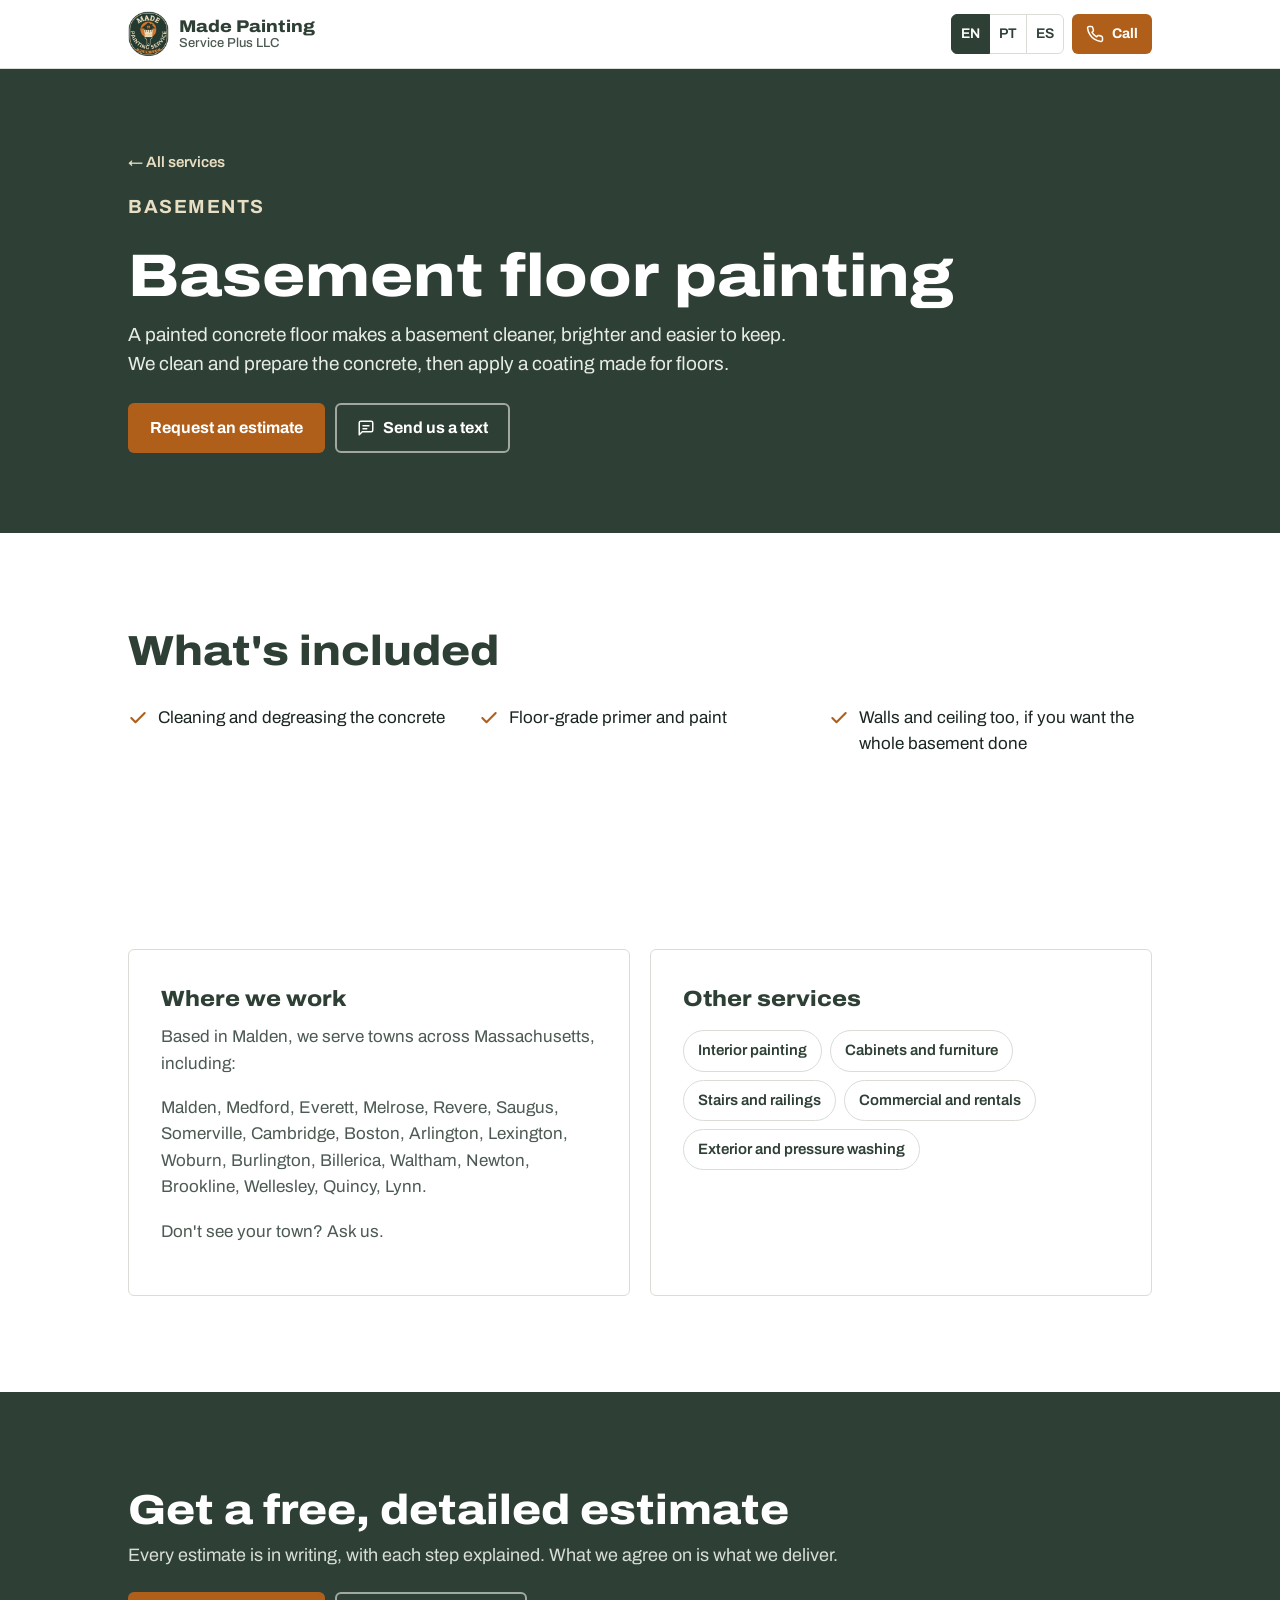
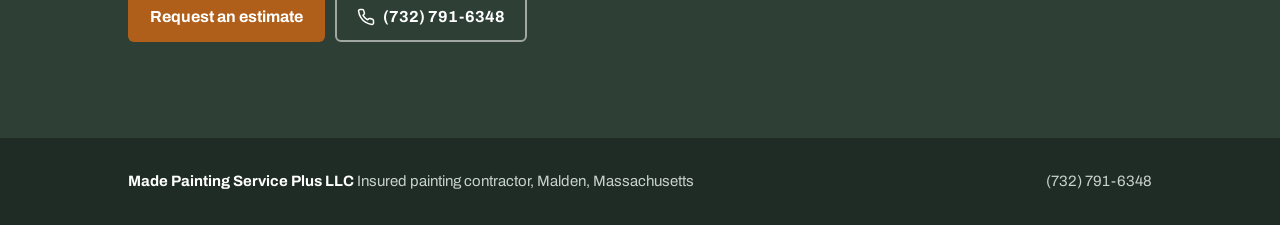
==== basement-floor-painting/index.html @ 6120785e "Seis páginas de serviço, chips apontando para elas, sitemap e robots Co-Authored-By: Claude Opus 5.5" ====
<!doctype html>
<html lang="en">
<head>
<meta charset="utf-8">
<meta name="viewport" content="width=device-width, initial-scale=1, viewport-fit=cover">
<title>Basement Floor Painting in Massachusetts | Made Painting Service Plus</title>
<meta name="description" content="Basement concrete floor cleaning, prep and painting in Massachusetts. Insured. Free, detailed written estimates.">
<link rel="canonical" href="https://madepaintingservice.com/basement-floor-painting/">
<link rel="icon" href="/logo.png">
<link rel="preconnect" href="https://fonts.googleapis.com">
<link rel="preconnect" href="https://fonts.gstatic.com" crossorigin>
<link href="https://fonts.googleapis.com/css2?family=Archivo:wdth,wght@62..125,400..800&display=swap" rel="stylesheet">
<link rel="stylesheet" href="/site.css">
</head>
<body>
<svg width="0" height="0" style="position:absolute" aria-hidden="true">
  <symbol id="i-phone" viewBox="0 0 24 24"><path fill="none" stroke="currentColor" stroke-width="2" stroke-linecap="round" stroke-linejoin="round" d="M22 16.9v3a2 2 0 0 1-2.2 2 19.8 19.8 0 0 1-8.6-3.1 19.5 19.5 0 0 1-6-6A19.8 19.8 0 0 1 2.1 4.2 2 2 0 0 1 4.1 2h3a2 2 0 0 1 2 1.7c.1.9.4 1.8.7 2.7a2 2 0 0 1-.5 2.1L8 9.8a16 16 0 0 0 6 6l1.3-1.3a2 2 0 0 1 2.1-.5c.9.3 1.8.6 2.7.7a2 2 0 0 1 1.7 2z"/></symbol>
  <symbol id="i-chat" viewBox="0 0 24 24"><path fill="none" stroke="currentColor" stroke-width="2" stroke-linecap="round" stroke-linejoin="round" d="M21 11.5a8.4 8.4 0 0 1-12.4 7.4L3 21l2.1-5.6A8.4 8.4 0 1 1 21 11.5z"/></symbol>
  <symbol id="i-sms" viewBox="0 0 24 24"><g fill="none" stroke="currentColor" stroke-width="2" stroke-linecap="round" stroke-linejoin="round"><path d="M21 15a2 2 0 0 1-2 2H7l-4 4V5a2 2 0 0 1 2-2h14a2 2 0 0 1 2 2z"/><path d="M8 9h8M8 13h5"/></g></symbol>
  <symbol id="i-mail" viewBox="0 0 24 24"><g fill="none" stroke="currentColor" stroke-width="2" stroke-linecap="round" stroke-linejoin="round"><rect x="2" y="4" width="20" height="16" rx="2"/><path d="m22 6-10 7L2 6"/></g></symbol>
  <symbol id="i-check" viewBox="0 0 24 24"><path fill="none" stroke="currentColor" stroke-width="2.5" stroke-linecap="round" stroke-linejoin="round" d="M20 6 9 17l-5-5"/></symbol>
</svg>
<header class="top"><div class="wrap">
  <a class="brand" href="/" aria-label="Made Painting Service Plus, home"><img src="/logo.png" alt="" width="42" height="46"><span class="brand-name">Made Painting<small>Service Plus LLC</small></span></a>
  <div class="top-actions">
    <div class="langs" role="group" aria-label="Language"><button class="lang" type="button" data-lang="en" aria-pressed="true">EN</button><button class="lang" type="button" data-lang="pt" aria-pressed="false">PT</button><button class="lang" type="button" data-lang="es" aria-pressed="false">ES</button></div>
    <a class="btn btn-primary btn-sm" href="tel:+17327916348"><svg><use href="#i-phone"/></svg><span data-i18n="call_short">Call</span></a>
  </div>
</div></header>
<main>
<section class="svc-hero"><div class="wrap">
  <a class="back" href="/#services" data-i18n="back">← All services</a>
  <p class="eyebrow" data-i18n="eye">Basements</p>
  <h1 data-i18n="h">Basement floor painting</h1>
  <p data-i18n="p">A painted concrete floor makes a basement cleaner, brighter and easier to keep. We clean and prepare the concrete, then apply a coating made for floors.</p>
  <div class="hero-ctas"><a class="btn btn-primary" href="/?job=o7#estimate" data-i18n="cta_est">Request an estimate</a><a class="btn btn-ghost" href="sms:+17327916348"><svg><use href="#i-sms"/></svg><span data-i18n="cta_text">Send us a text</span></a></div>
</div></section>
<section aria-labelledby="inc-h"><div class="wrap">
  <div class="section-head"><h2 id="inc-h" data-i18n="inc_h">What's included</h2></div>
  <ul class="incl"><li><svg><use href="#i-check"/></svg><span data-i18n="i0">Cleaning and degreasing the concrete</span></li>
<li><svg><use href="#i-check"/></svg><span data-i18n="i1">Floor-grade primer and paint</span></li>
<li><svg><use href="#i-check"/></svg><span data-i18n="i2">Walls and ceiling too, if you want the whole basement done</span></li></ul>
</div></section>

<section aria-labelledby="area-h"><div class="wrap two">
  <div class="panel"><h3 id="area-h" data-i18n="area_h">Where we work</h3><p data-i18n="area_p">Based in Malden, we serve towns across Massachusetts, including:</p><p class="towns">Malden, Medford, Everett, Melrose, Revere, Saugus, Somerville, Cambridge, Boston, Arlington, Lexington, Woburn, Burlington, Billerica, Waltham, Newton, Brookline, Wellesley, Quincy, Lynn.</p><p style="margin-top:14px" data-i18n="area_more">Don't see your town? Ask us.</p></div>
  <div class="panel"><h3 data-i18n="other_h">Other services</h3><div class="more-svc"><a href="/interior-painting/" data-i18n="nav_interior-painting">Interior painting</a>
<a href="/cabinet-painting/" data-i18n="nav_cabinet-painting">Cabinets and furniture</a>
<a href="/stairs-railings/" data-i18n="nav_stairs-railings">Stairs and railings</a>
<a href="/commercial-painting/" data-i18n="nav_commercial-painting">Commercial and rentals</a>
<a href="/exterior-painting/" data-i18n="nav_exterior-painting">Exterior and pressure washing</a></div></div>
</div></section>
<section class="cta-band"><div class="wrap">
  <h2 data-i18n="cta_h">Get a free, detailed estimate</h2><p class="lead" data-i18n="cta_p">Every estimate is in writing, with each step explained. What we agree on is what we deliver.</p>
  <div class="hero-ctas"><a class="btn btn-primary" href="/?job=o7#estimate" data-i18n="cta_est">Request an estimate</a><a class="btn btn-ghost" href="tel:+17327916348"><svg><use href="#i-phone"/></svg>(732) 791-6348</a></div>
</div></section>
</main>
<footer><div class="wrap"><span><strong>Made Painting Service Plus LLC</strong> <span data-i18n="foot">Insured painting contractor, Malden, Massachusetts</span></span><span>(732) 791-6348</span></div></footer>
<div class="callbar">
  <a class="btn btn-primary" href="tel:+17327916348"><svg><use href="#i-phone"/></svg><span data-i18n="call_short">Call</span></a>
  <a class="btn btn-outline" href="sms:+17327916348"><svg><use href="#i-sms"/></svg><span data-i18n="text_short">Text</span></a>
  <a class="btn btn-outline" href="https://wa.me/17327916348"><svg><use href="#i-chat"/></svg>WhatsApp</a>
</div>
<script>
(function () {
  var dicts = {"pt": {"back": "← Todos os serviços", "inc_h": "O que está incluído", "work_h": "Trabalhos recentes", "tap": "Toque numa foto para ampliar.", "area_h": "Onde atendemos", "area_p": "Com base em Malden, atendemos cidades de todo o Massachusetts, como:", "area_more": "Não viu sua cidade? Pergunte.", "other_h": "Outros serviços", "cta_h": "Peça um orçamento grátis e detalhado", "cta_p": "Todo orçamento é por escrito, com cada etapa explicada. O que combinamos é o que entregamos.", "cta_est": "Pedir orçamento", "cta_text": "Mandar SMS", "call_short": "Ligar", "text_short": "SMS", "before": "Antes", "after": "Depois", "close": "Fechar", "foot": "Empresa de pintura com seguro, Malden, Massachusetts", "eye": "Basements", "h": "Pintura de piso de basement", "p": "Piso de concreto pintado deixa o basement mais limpo, mais claro e mais fácil de manter. Limpamos e preparamos o concreto e aplicamos uma tinta própria para piso.", "i0": "Limpeza e desengraxe do concreto", "i1": "Primer e tinta próprios para piso", "i2": "Paredes e teto também, se quiser o basement inteiro", "nav_interior-painting": "Pintura interna", "nav_cabinet-painting": "Armários e móveis", "nav_stairs-railings": "Escadas e corrimãos", "nav_basement-floor-painting": "Piso de basement", "nav_commercial-painting": "Comercial e aluguel", "nav_exterior-painting": "Externa e pressure washing"}, "es": {"back": "← Todos los servicios", "inc_h": "Qué incluye", "work_h": "Trabajos recientes", "tap": "Toque una foto para ampliarla.", "area_h": "Dónde trabajamos", "area_p": "Con base en Malden, atendemos ciudades de todo Massachusetts, como:", "area_more": "¿No ve su ciudad? Pregúntenos.", "other_h": "Otros servicios", "cta_h": "Pida un presupuesto gratis y detallado", "cta_p": "Cada presupuesto es por escrito, con cada paso explicado. Lo que acordamos es lo que entregamos.", "cta_est": "Pedir presupuesto", "cta_text": "Enviar mensaje de texto", "call_short": "Llamar", "text_short": "Texto", "before": "Antes", "after": "Después", "close": "Cerrar", "foot": "Empresa de pintura asegurada, Malden, Massachusetts", "eye": "Sótanos", "h": "Pintura de pisos de sótano", "p": "Un piso de concreto pintado deja el sótano más limpio, más claro y más fácil de mantener. Limpiamos y preparamos el concreto y aplicamos una pintura hecha para pisos.", "i0": "Limpieza y desengrase del concreto", "i1": "Primer y pintura para pisos", "i2": "Paredes y techo también, si quiere todo el sótano", "nav_interior-painting": "Pintura interior", "nav_cabinet-painting": "Gabinetes y muebles", "nav_stairs-railings": "Escaleras y pasamanos", "nav_basement-floor-painting": "Pisos de sótano", "nav_commercial-painting": "Comercial y alquiler", "nav_exterior-painting": "Exterior y lavado a presión"}};
  var en = {};
  document.querySelectorAll("[data-i18n]").forEach(function (el) { en[el.getAttribute("data-i18n")] = el.textContent; });
  dicts.en = en;
  var htmlLang = { en: "en", pt: "pt-BR", es: "es" };
  var btns = document.querySelectorAll(".langs .lang");
  function apply(lang) {
    var d = dicts[lang] || en;
    document.querySelectorAll("[data-i18n]").forEach(function (el) { var k = el.getAttribute("data-i18n"); if (d[k]) el.textContent = d[k]; });
    document.documentElement.lang = htmlLang[lang] || "en";
    btns.forEach(function (b) { b.setAttribute("aria-pressed", b.getAttribute("data-lang") === lang ? "true" : "false"); });
    try { localStorage.setItem("lang", lang); } catch (e) {}
  }
  var saved = null;
  try { saved = localStorage.getItem("lang"); } catch (e) {}
  if (!dicts[saved]) { var nav = (navigator.language || "").toLowerCase().slice(0, 2); saved = dicts[nav] ? nav : "en"; }
  if (saved !== "en") apply(saved);
  btns.forEach(function (b) { b.addEventListener("click", function () { apply(b.getAttribute("data-lang")); }); });
  var lb = document.getElementById("lightbox");
  if (lb) {
    var img = lb.querySelector("img"), closeBtn = document.getElementById("lb-close"), last = null;
    function close() { lb.classList.remove("open"); img.removeAttribute("src"); if (last) last.focus(); }
    document.querySelectorAll(".shot").forEach(function (b) { b.addEventListener("click", function () { last = b; img.src = b.querySelector("img").src; img.alt = b.querySelector("img").alt; lb.classList.add("open"); closeBtn.focus(); }); });
    closeBtn.addEventListener("click", close);
    lb.addEventListener("click", function (e) { if (e.target === lb) close(); });
    document.addEventListener("keydown", function (e) { if (e.key === "Escape" && lb.classList.contains("open")) close(); });
  }
})();
</script>
</body>
</html>
---- site.css ----
:root {
    --forest: #2E3F35;
    --forest-deep: #1F2C25;
    --ink: #1B2620;
    --ink-soft: #4C5A52;
    --copper: #B05F1A;
    --copper-hover: #934E12;
    --primer: #F2F3EF;
    --white: #FFFFFF;
    --line: #D9DDD6;
    --cream: #E8DFC2;
    --radius: 6px;
    --gutter: clamp(16px, 5vw, 48px);
    --max: 1120px;
  }
  * { box-sizing: border-box; }
  html { scroll-behavior: smooth; }
  @media (prefers-reduced-motion: reduce) { html { scroll-behavior: auto; } }
  body {
    margin: 0;
    background: var(--white);
    color: var(--ink);
    font-family: "Archivo", system-ui, sans-serif;
    font-variation-settings: "wdth" 100;
    font-size: 17px;
    line-height: 1.55;
    -webkit-font-smoothing: antialiased;
  }
  img { max-width: 100%; display: block; }
  a { color: inherit; }
  :focus-visible { outline: 3px solid var(--copper); outline-offset: 3px; border-radius: 2px; }
  .wrap { max-width: var(--max); margin: 0 auto; padding: 0 var(--gutter); }

  /* Header */
  .top { position: sticky; top: 0; z-index: 10; background: rgba(255,255,255,.96); border-bottom: 1px solid var(--line); backdrop-filter: blur(6px); }
  .top .wrap { display: flex; align-items: center; justify-content: space-between; gap: 12px; height: 68px; }
  .brand { display: flex; align-items: center; gap: 10px; text-decoration: none; min-width: 0; }
  .brand img { width: auto; height: 46px; flex: none; }
  .brand-name { font-weight: 800; font-variation-settings: "wdth" 112; font-size: 17px; line-height: 1.1; color: var(--forest); }
  .brand-name small { display: block; font-weight: 500; font-variation-settings: "wdth" 100; font-size: 13px; color: var(--ink-soft); }
  .top-actions { display: flex; align-items: center; gap: 8px; flex: none; }
  .lang { font: inherit; font-size: 14px; font-weight: 600; background: none; border: 1px solid var(--line); border-radius: var(--radius); padding: 8px 10px; color: var(--forest); cursor: pointer; }
  .lang:hover { border-color: var(--forest); }
  .langs { display: flex; }
  .langs .lang { border-radius: 0; padding: 8px 9px; margin-left: -1px; }
  .langs .lang:first-child { border-radius: var(--radius) 0 0 var(--radius); margin-left: 0; }
  .langs .lang:last-child { border-radius: 0 var(--radius) var(--radius) 0; }
  .langs .lang[aria-pressed="true"] { background: var(--forest); border-color: var(--forest); color: var(--white); position: relative; }

  /* Buttons */
  .btn { display: inline-flex; align-items: center; justify-content: center; gap: 8px; font: inherit; font-weight: 700; font-size: 16px; text-decoration: none; border-radius: var(--radius); padding: 14px 20px; border: 2px solid transparent; cursor: pointer; line-height: 1.1; }
  .btn svg { width: 18px; height: 18px; flex: none; }
  .btn-primary { background: var(--copper); color: var(--white); }
  .btn-primary:hover { background: var(--copper-hover); }
  .btn-light { background: var(--white); color: var(--forest); }
  .btn-light:hover { background: var(--cream); }
  .btn-ghost { background: transparent; color: var(--white); border-color: rgba(255,255,255,.55); }
  .btn-ghost:hover { border-color: var(--white); }
  .btn-sm { padding: 9px 12px; font-size: 14px; }
  @media (max-width: 420px) { .top .btn-sm span { display: none; } }

  /* Hero: the one bold moment, a roller stroke */
  .hero { position: relative; padding: clamp(28px, 6vw, 64px) 0 clamp(36px, 7vw, 80px); overflow: hidden; }
  .stroke { position: absolute; inset: 14px 0 22px 0; z-index: 0; }
  .stroke svg { width: 100%; height: 100%; display: block; }
  @media (prefers-reduced-motion: no-preference) {
    .stroke { animation: roll 1.1s cubic-bezier(.6,.05,.25,1) .15s both; }
    @keyframes roll { from { clip-path: inset(0 100% 0 0); } to { clip-path: inset(0 0 0 0); } }
    .hero-copy { animation: rise .6s ease-out .9s both; }
    @keyframes rise { from { opacity: 0; transform: translateY(8px); } to { opacity: 1; transform: none; } }
  }
  .hero .wrap { position: relative; z-index: 1; }
  .hero-copy { color: var(--white); max-width: 760px; padding: clamp(24px, 4vw, 48px) 0; }
  .hero h1 { margin: 0 0 16px; font-weight: 800; font-variation-settings: "wdth" 118; font-size: clamp(38px, 7.2vw, 76px); line-height: .98; letter-spacing: -.01em; text-wrap: balance; }
  .hero p { margin: 0 0 26px; font-size: clamp(17px, 2.1vw, 20px); max-width: 52ch; color: #E7ECE7; }
  .hero-ctas { display: flex; flex-wrap: wrap; gap: 10px; }
  .facts { list-style: none; margin: 26px 0 0; padding: 0; display: flex; flex-wrap: wrap; gap: 8px 22px; font-size: 15px; color: var(--cream); font-weight: 600; }
  .facts li { display: flex; align-items: center; gap: 8px; }
  .facts svg { width: 16px; height: 16px; }

  /* Sections */
  section { padding: clamp(52px, 8vw, 96px) 0; }
  .section-head { max-width: 640px; margin-bottom: 32px; }
  h2 { margin: 0 0 10px; font-weight: 800; font-variation-settings: "wdth" 112; font-size: clamp(28px, 4.2vw, 42px); line-height: 1.05; color: var(--forest); text-wrap: balance; }
  .lead { margin: 0; color: var(--ink-soft); font-size: 18px; }
  .alt { background: var(--primer); }

  /* Services as paint chips */
  .chips { display: grid; grid-template-columns: repeat(auto-fill, minmax(min(100%, 155px), 1fr)); gap: 12px; list-style: none; margin: 0; padding: 0; }
  .chip { background: var(--white); border: 1px solid var(--line); border-radius: var(--radius); overflow: hidden; display: flex; flex-direction: column; }
  .chip-link { display: flex; flex-direction: column; height: 100%; color: inherit; text-decoration: none; }
  .chip-link:hover { border-color: var(--forest); }
  .chip:hover { border-color: var(--forest); box-shadow: 0 2px 10px rgba(31,44,37,.08); }
  .chip-body { flex: 1; display: flex; flex-direction: column; }
  .chip-go { margin-top: auto; padding-top: 10px; font-size: 14px; font-weight: 700; color: var(--copper); }
  .project, #estimate, #about { scroll-margin-top: 80px; }
  .chip-color { height: 88px; }
  .chip-body { padding: 14px 16px 16px; }
  .chip h3 { margin: 0 0 4px; font-size: 18px; font-weight: 700; font-variation-settings: "wdth" 106; }
  .chip p { margin: 0; font-size: 15px; color: var(--ink-soft); line-height: 1.45; }

  /* Work gallery */
  .projects { display: grid; gap: clamp(36px, 6vw, 64px); }
  .project-head { display: flex; flex-wrap: wrap; align-items: baseline; gap: 4px 14px; margin-bottom: 14px; }
  .project-head h3 { margin: 0; font-size: clamp(20px, 2.6vw, 26px); font-weight: 800; font-variation-settings: "wdth" 110; color: var(--forest); }
  .project-head p { margin: 0; color: var(--ink-soft); font-size: 16px; }
  .project-head a { color: var(--copper); font-weight: 600; text-decoration: none; }
  .project-head a:hover { text-decoration: underline; }
  .shots { display: grid; grid-template-columns: repeat(4, 1fr); gap: 8px; }
  @media (max-width: 760px) { .shots { grid-template-columns: repeat(2, 1fr); } }
  .shot { position: relative; margin: 0; border-radius: var(--radius); overflow: hidden; background: var(--line); aspect-ratio: 3 / 4; padding: 0; border: 0; cursor: zoom-in; display: block; width: 100%; }
  .shot img { width: 100%; height: 100%; object-fit: cover; display: block; }
  .shot.wide { grid-column: 1 / -1; aspect-ratio: 16 / 6; }
  @media (max-width: 760px) { .shot.wide { aspect-ratio: 16 / 9; } }
  .tag { position: absolute; left: 8px; top: 8px; font-size: 13px; font-weight: 700; color: var(--white); background: var(--forest); padding: 4px 8px; border-radius: 4px; line-height: 1.1; }
  .tag.before { background: var(--copper); }
  .lightbox { position: fixed; inset: 0; z-index: 50; background: rgba(20,28,24,.92); display: none; align-items: center; justify-content: center; padding: 20px; }
  .lightbox.open { display: flex; }
  .lightbox img { max-width: 100%; max-height: 100%; border-radius: var(--radius); }
  .lightbox button { position: absolute; top: 14px; right: 14px; font: inherit; font-size: 15px; font-weight: 700; background: var(--white); color: var(--forest); border: 0; border-radius: var(--radius); padding: 10px 14px; cursor: pointer; }

  /* Steps: a real sequence */
  .steps { list-style: none; margin: 0; padding: 0; display: grid; grid-template-columns: repeat(auto-fit, minmax(min(100%, 230px), 1fr)); gap: 28px; counter-reset: s; }
  .steps li { counter-increment: s; border-top: 3px solid var(--forest); padding-top: 16px; }
  .steps li::before { content: counter(s); display: block; font-weight: 800; font-variation-settings: "wdth" 118; font-size: 34px; line-height: 1; color: var(--copper); margin-bottom: 10px; }
  .steps h3 { margin: 0 0 6px; font-size: 19px; font-weight: 700; }
  .steps p { margin: 0; color: var(--ink-soft); font-size: 16px; }


  /* About */
  .about-grid { display: grid; grid-template-columns: minmax(0, 1.35fr) minmax(0, 1fr); gap: clamp(28px, 5vw, 64px); align-items: start; }
  @media (max-width: 820px) { .about-grid { grid-template-columns: 1fr; } }
  .eyebrow { margin: 0 0 10px; font-size: 14px; font-weight: 700; letter-spacing: .08em; text-transform: uppercase; color: var(--copper); }
  .about-copy p { margin: 0 0 14px; color: var(--ink-soft); max-width: 62ch; }
  .about-copy p.promise { color: var(--ink); font-size: 18px; }
  .about-copy strong { color: var(--forest); }
  .stats { list-style: none; margin: 0; padding: 0; display: grid; grid-template-columns: 1fr 1fr; gap: 10px; }
  .stats li { background: var(--white); border: 1px solid var(--line); border-radius: var(--radius); padding: 18px 16px; }
  .stats b { display: block; font-weight: 800; font-variation-settings: "wdth" 118; font-size: clamp(28px, 3.6vw, 36px); line-height: 1; color: var(--forest); margin-bottom: 6px; }
  .stats span { font-size: 15px; color: var(--ink-soft); line-height: 1.35; display: block; }
  .values-h { margin: clamp(36px, 5vw, 52px) 0 18px; font-size: 22px; font-weight: 800; font-variation-settings: "wdth" 110; color: var(--forest); }
  .values { list-style: none; margin: 0; padding: 0; display: grid; grid-template-columns: repeat(auto-fit, minmax(min(100%, 230px), 1fr)); gap: 12px; }
  .values li { background: var(--white); border: 1px solid var(--line); border-left: 4px solid var(--copper); border-radius: var(--radius); padding: 16px 18px; }
  .values h4 { margin: 0 0 6px; font-size: 17px; font-weight: 700; color: var(--ink); }
  .values p { margin: 0; font-size: 15px; color: var(--ink-soft); line-height: 1.45; }

  /* Reviews + area */
  .two { display: grid; grid-template-columns: repeat(auto-fit, minmax(min(100%, 320px), 1fr)); gap: 20px; }
  .panel { border: 1px solid var(--line); border-radius: var(--radius); padding: clamp(22px, 3vw, 32px); background: var(--white); }
  .panel h3 { margin: 0 0 8px; font-size: 22px; font-weight: 800; font-variation-settings: "wdth" 110; color: var(--forest); }
  .panel p { margin: 0 0 18px; color: var(--ink-soft); }
  .panel .btn-primary, .panel .btn-outline { margin-top: 4px; }
  .btn-outline { background: transparent; color: var(--forest); border-color: var(--forest); }
  .btn-outline:hover { background: var(--forest); color: var(--white); }

  /* Estimate */
  .estimate { background: var(--forest); color: var(--white); }
  .estimate h2 { color: var(--white); }
  .estimate .lead { color: #D7DED8; }
  .est-grid { display: grid; grid-template-columns: repeat(auto-fit, minmax(min(100%, 340px), 1fr)); gap: clamp(24px, 5vw, 56px); align-items: start; }
  .contact-list { list-style: none; margin: 24px 0 0; padding: 0; display: grid; gap: 10px; }
  .contact-list a { display: inline-flex; align-items: center; gap: 10px; font-weight: 700; font-size: 18px; text-decoration: none; color: var(--white); }
  .contact-list a:hover { text-decoration: underline; text-underline-offset: 4px; }
  .contact-list svg { width: 20px; height: 20px; color: var(--cream); }
  form { background: var(--white); color: var(--ink); border-radius: var(--radius); padding: clamp(20px, 3vw, 30px); display: grid; gap: 14px; }
  label { display: grid; gap: 6px; font-size: 15px; font-weight: 600; }
  input, select, textarea { font: inherit; font-size: 16px; padding: 12px 12px; border: 1px solid #B9C0B8; border-radius: var(--radius); background: var(--white); color: var(--ink); width: 100%; }
  textarea { min-height: 110px; resize: vertical; }
  input:focus, select:focus, textarea:focus { outline: 3px solid rgba(176,95,26,.35); border-color: var(--copper); }
  .row { display: grid; grid-template-columns: 1fr 1fr; gap: 12px; }
  @media (max-width: 520px) { .row { grid-template-columns: 1fr; } }
  .form-note { margin: 0; font-size: 14px; color: var(--ink-soft); }
  .hidden { display: none; }

  footer { background: var(--forest-deep); color: #C9D1CB; padding: 32px 0 calc(32px + env(safe-area-inset-bottom)); font-size: 15px; }
  footer .wrap { display: flex; flex-wrap: wrap; gap: 10px 28px; justify-content: space-between; }
  footer strong { color: var(--white); }

  /* Sticky call bar on phones */
  .callbar { position: fixed; left: 0; right: 0; bottom: 0; z-index: 20; display: none; gap: 8px; padding: 10px 12px calc(10px + env(safe-area-inset-bottom)); background: var(--white); border-top: 1px solid var(--line); }
  .callbar .btn { flex: 1; padding: 13px 6px; font-size: 15px; gap: 6px; min-width: 0; }
  @media (max-width: 720px) { .callbar { display: flex; } body { padding-bottom: 76px; } }
@media (max-width: 520px) { .chip-color { height: 52px; } .chip-body { padding: 12px; } .chip h3 { font-size: 16px; } .chip p { font-size: 14px; } }
@media (max-width: 400px) { .brand-name { font-size: 15px; } .brand-name small { display: none; } .brand img { height: 40px; } }

/* Service pages */
.svc-hero { background: var(--forest); color: var(--white); padding: clamp(40px, 7vw, 80px) 0; }
.svc-hero .eyebrow { color: var(--cream); }
.svc-hero h1 { margin: 0 0 14px; font-weight: 800; font-variation-settings: "wdth" 116; font-size: clamp(34px, 6vw, 60px); line-height: 1; text-wrap: balance; }
.svc-hero p { margin: 0 0 24px; max-width: 60ch; font-size: clamp(17px, 2vw, 19px); color: #E7ECE7; }
.back { display: inline-block; margin-bottom: 18px; color: var(--cream); font-weight: 600; text-decoration: none; font-size: 15px; }
.back:hover { text-decoration: underline; }
.incl { list-style: none; margin: 0; padding: 0; display: grid; grid-template-columns: repeat(auto-fit, minmax(min(100%, 280px), 1fr)); gap: 10px 28px; }
.incl li { display: flex; gap: 10px; align-items: flex-start; font-size: 17px; }
.incl svg { width: 20px; height: 20px; color: var(--copper); flex: none; margin-top: 3px; }
.towns { margin: 0; color: var(--ink-soft); }
.more-svc { display: flex; flex-wrap: wrap; gap: 8px; margin-top: 14px; }
.more-svc a { border: 1px solid var(--line); border-radius: 999px; padding: 8px 14px; text-decoration: none; font-size: 15px; font-weight: 600; color: var(--forest); background: var(--white); }
.more-svc a:hover { border-color: var(--forest); }
.cta-band { background: var(--forest); color: var(--white); }
.cta-band h2 { color: var(--white); }
.cta-band .lead { color: #D7DED8; margin-bottom: 22px; }
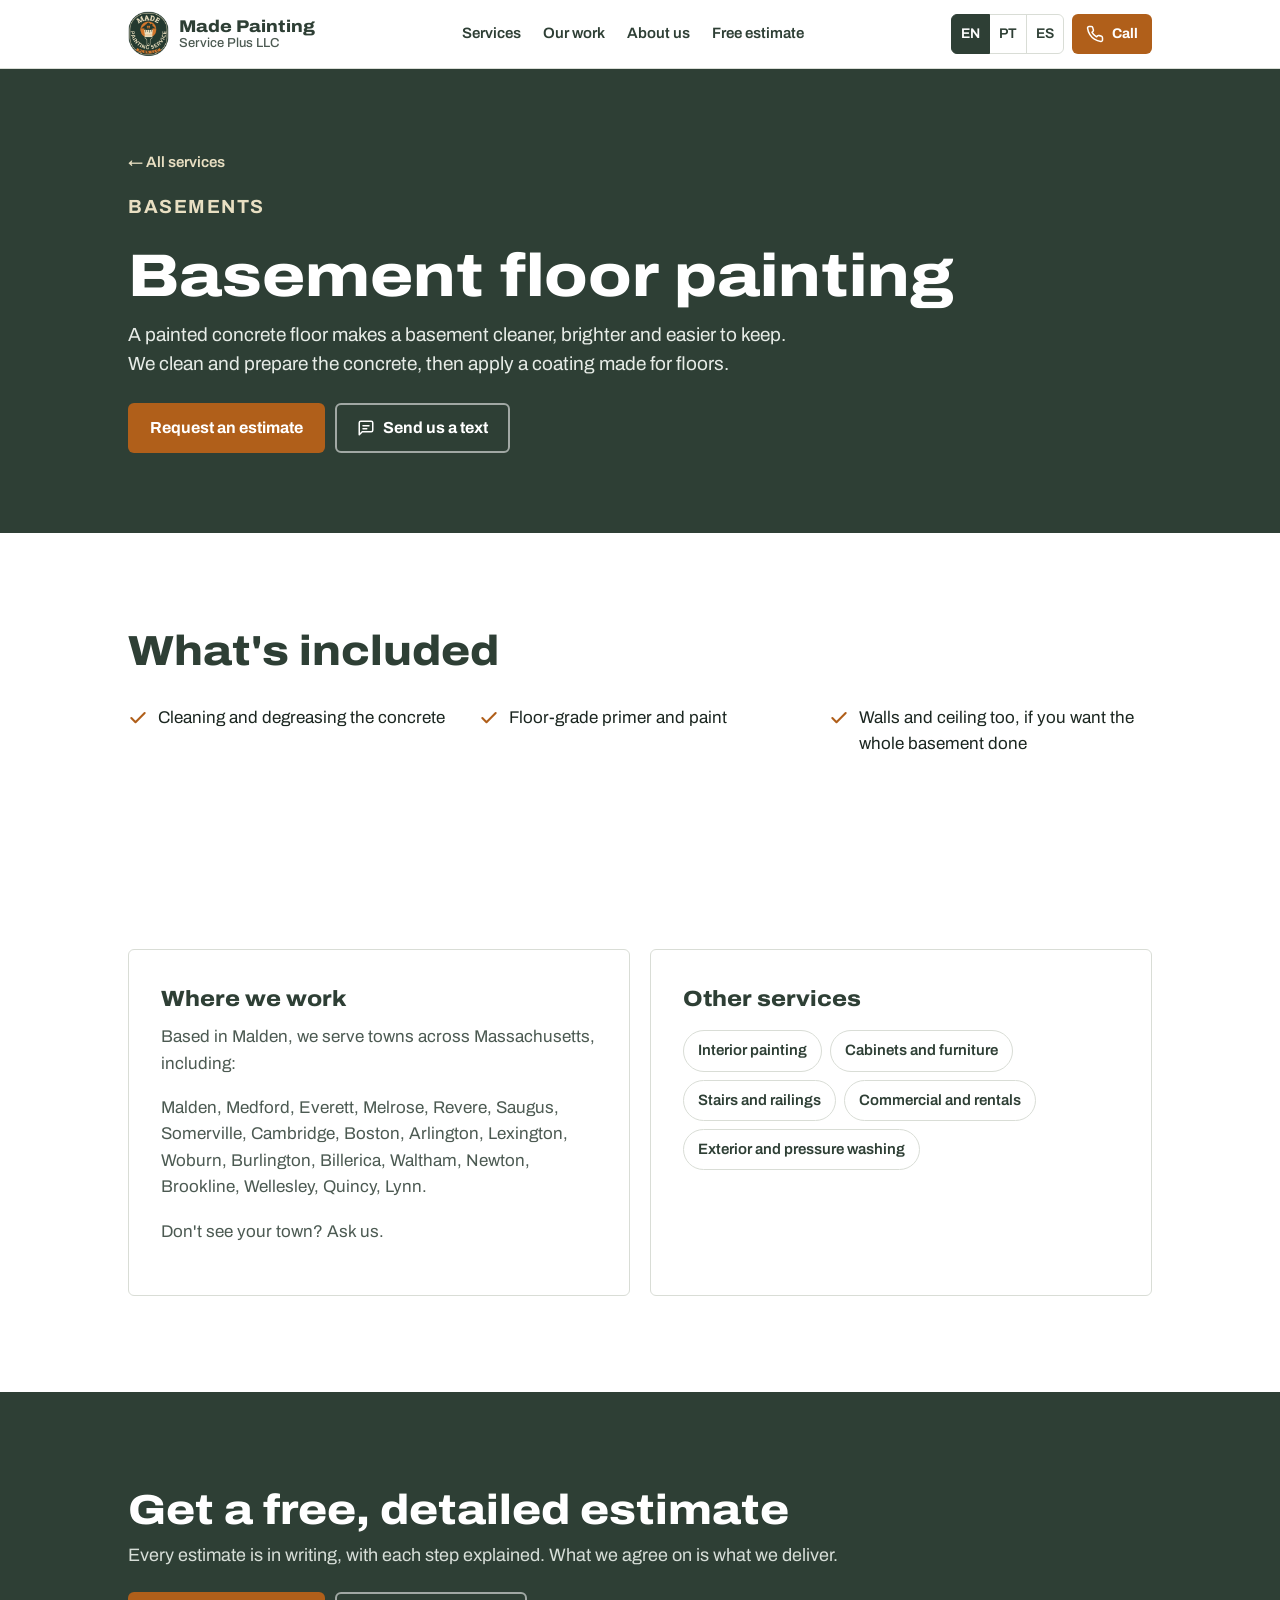
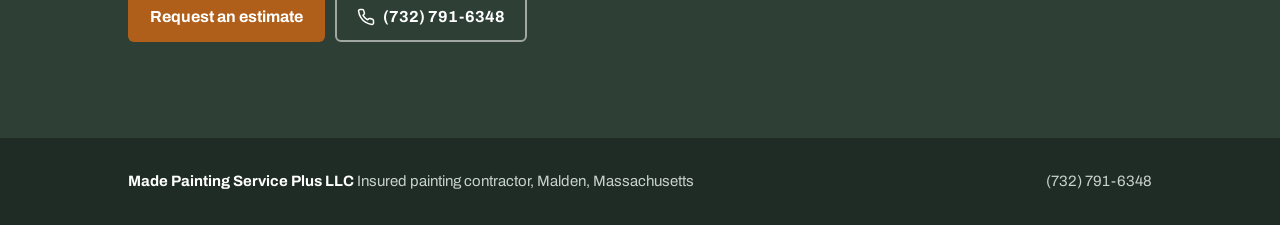
==== commit 008597de: "Menu no topo (Serviços, Trabalhos, Sobre nós, Orçamento) e fotos na ordem dos serviços Co-Authored-B" ====
--- a/basement-floor-painting/index.html
+++ b/basement-floor-painting/index.html
@@ -22,6 +22,7 @@
 </svg>
 <header class="top"><div class="wrap">
   <a class="brand" href="/" aria-label="Made Painting Service Plus, home"><img src="/logo.png" alt="" width="42" height="46"><span class="brand-name">Made Painting<small>Service Plus LLC</small></span></a>
+  <nav class="mainnav" aria-label="Main"><a href="/#services" data-i18n="nav_services">Services</a><a href="/#work" data-i18n="nav_work">Our work</a><a href="/#about" data-i18n="nav_about">About us</a><a href="/#estimate" data-i18n="nav_est">Free estimate</a></nav>
   <div class="top-actions">
     <div class="langs" role="group" aria-label="Language"><button class="lang" type="button" data-lang="en" aria-pressed="true">EN</button><button class="lang" type="button" data-lang="pt" aria-pressed="false">PT</button><button class="lang" type="button" data-lang="es" aria-pressed="false">ES</button></div>
     <a class="btn btn-primary btn-sm" href="tel:+17327916348"><svg><use href="#i-phone"/></svg><span data-i18n="call_short">Call</span></a>
@@ -63,7 +64,7 @@
 </div>
 <script>
 (function () {
-  var dicts = {"pt": {"back": "← Todos os serviços", "inc_h": "O que está incluído", "work_h": "Trabalhos recentes", "tap": "Toque numa foto para ampliar.", "area_h": "Onde atendemos", "area_p": "Com base em Malden, atendemos cidades de todo o Massachusetts, como:", "area_more": "Não viu sua cidade? Pergunte.", "other_h": "Outros serviços", "cta_h": "Peça um orçamento grátis e detalhado", "cta_p": "Todo orçamento é por escrito, com cada etapa explicada. O que combinamos é o que entregamos.", "cta_est": "Pedir orçamento", "cta_text": "Mandar SMS", "call_short": "Ligar", "text_short": "SMS", "before": "Antes", "after": "Depois", "close": "Fechar", "foot": "Empresa de pintura com seguro, Malden, Massachusetts", "eye": "Basements", "h": "Pintura de piso de basement", "p": "Piso de concreto pintado deixa o basement mais limpo, mais claro e mais fácil de manter. Limpamos e preparamos o concreto e aplicamos uma tinta própria para piso.", "i0": "Limpeza e desengraxe do concreto", "i1": "Primer e tinta próprios para piso", "i2": "Paredes e teto também, se quiser o basement inteiro", "nav_interior-painting": "Pintura interna", "nav_cabinet-painting": "Armários e móveis", "nav_stairs-railings": "Escadas e corrimãos", "nav_basement-floor-painting": "Piso de basement", "nav_commercial-painting": "Comercial e aluguel", "nav_exterior-painting": "Externa e pressure washing"}, "es": {"back": "← Todos los servicios", "inc_h": "Qué incluye", "work_h": "Trabajos recientes", "tap": "Toque una foto para ampliarla.", "area_h": "Dónde trabajamos", "area_p": "Con base en Malden, atendemos ciudades de todo Massachusetts, como:", "area_more": "¿No ve su ciudad? Pregúntenos.", "other_h": "Otros servicios", "cta_h": "Pida un presupuesto gratis y detallado", "cta_p": "Cada presupuesto es por escrito, con cada paso explicado. Lo que acordamos es lo que entregamos.", "cta_est": "Pedir presupuesto", "cta_text": "Enviar mensaje de texto", "call_short": "Llamar", "text_short": "Texto", "before": "Antes", "after": "Después", "close": "Cerrar", "foot": "Empresa de pintura asegurada, Malden, Massachusetts", "eye": "Sótanos", "h": "Pintura de pisos de sótano", "p": "Un piso de concreto pintado deja el sótano más limpio, más claro y más fácil de mantener. Limpiamos y preparamos el concreto y aplicamos una pintura hecha para pisos.", "i0": "Limpieza y desengrase del concreto", "i1": "Primer y pintura para pisos", "i2": "Paredes y techo también, si quiere todo el sótano", "nav_interior-painting": "Pintura interior", "nav_cabinet-painting": "Gabinetes y muebles", "nav_stairs-railings": "Escaleras y pasamanos", "nav_basement-floor-painting": "Pisos de sótano", "nav_commercial-painting": "Comercial y alquiler", "nav_exterior-painting": "Exterior y lavado a presión"}};
+  var dicts = {"pt": {"back": "← Todos os serviços", "inc_h": "O que está incluído", "work_h": "Trabalhos recentes", "tap": "Toque numa foto para ampliar.", "area_h": "Onde atendemos", "area_p": "Com base em Malden, atendemos cidades de todo o Massachusetts, como:", "area_more": "Não viu sua cidade? Pergunte.", "other_h": "Outros serviços", "cta_h": "Peça um orçamento grátis e detalhado", "cta_p": "Todo orçamento é por escrito, com cada etapa explicada. O que combinamos é o que entregamos.", "cta_est": "Pedir orçamento", "cta_text": "Mandar SMS", "call_short": "Ligar", "text_short": "SMS", "before": "Antes", "after": "Depois", "close": "Fechar", "nav_services": "Serviços", "nav_work": "Trabalhos", "nav_about": "Sobre nós", "nav_est": "Orçamento", "foot": "Empresa de pintura com seguro, Malden, Massachusetts", "eye": "Basements", "h": "Pintura de piso de basement", "p": "Piso de concreto pintado deixa o basement mais limpo, mais claro e mais fácil de manter. Limpamos e preparamos o concreto e aplicamos uma tinta própria para piso.", "i0": "Limpeza e desengraxe do concreto", "i1": "Primer e tinta próprios para piso", "i2": "Paredes e teto também, se quiser o basement inteiro", "nav_interior-painting": "Pintura interna", "nav_cabinet-painting": "Armários e móveis", "nav_stairs-railings": "Escadas e corrimãos", "nav_basement-floor-painting": "Piso de basement", "nav_commercial-painting": "Comercial e aluguel", "nav_exterior-painting": "Externa e pressure washing"}, "es": {"back": "← Todos los servicios", "inc_h": "Qué incluye", "work_h": "Trabajos recientes", "tap": "Toque una foto para ampliarla.", "area_h": "Dónde trabajamos", "area_p": "Con base en Malden, atendemos ciudades de todo Massachusetts, como:", "area_more": "¿No ve su ciudad? Pregúntenos.", "other_h": "Otros servicios", "cta_h": "Pida un presupuesto gratis y detallado", "cta_p": "Cada presupuesto es por escrito, con cada paso explicado. Lo que acordamos es lo que entregamos.", "cta_est": "Pedir presupuesto", "cta_text": "Enviar mensaje de texto", "call_short": "Llamar", "text_short": "Texto", "before": "Antes", "after": "Después", "close": "Cerrar", "nav_services": "Servicios", "nav_work": "Trabajos", "nav_about": "Nosotros", "nav_est": "Presupuesto", "foot": "Empresa de pintura asegurada, Malden, Massachusetts", "eye": "Sótanos", "h": "Pintura de pisos de sótano", "p": "Un piso de concreto pintado deja el sótano más limpio, más claro y más fácil de mantener. Limpiamos y preparamos el concreto y aplicamos una pintura hecha para pisos.", "i0": "Limpieza y desengrase del concreto", "i1": "Primer y pintura para pisos", "i2": "Paredes y techo también, si quiere todo el sótano", "nav_interior-painting": "Pintura interior", "nav_cabinet-painting": "Gabinetes y muebles", "nav_stairs-railings": "Escaleras y pasamanos", "nav_basement-floor-painting": "Pisos de sótano", "nav_commercial-painting": "Comercial y alquiler", "nav_exterior-painting": "Exterior y lavado a presión"}};
   var en = {};
   document.querySelectorAll("[data-i18n]").forEach(function (el) { en[el.getAttribute("data-i18n")] = el.textContent; });
   dicts.en = en;
--- a/site.css
+++ b/site.css
@@ -48,6 +48,14 @@
   .langs .lang:last-child { border-radius: 0 var(--radius) var(--radius) 0; }
   .langs .lang[aria-pressed="true"] { background: var(--forest); border-color: var(--forest); color: var(--white); position: relative; }
 
+  .mainnav { display: flex; gap: 4px 22px; font-size: 15px; font-weight: 600; }
+  .mainnav a { text-decoration: none; color: var(--forest); padding: 6px 0; white-space: nowrap; }
+  .mainnav a:hover { color: var(--copper); }
+  @media (max-width: 900px) {
+    .top .wrap { flex-wrap: wrap; height: auto; padding-top: 10px; padding-bottom: 0; }
+    .mainnav { order: 3; width: 100%; overflow-x: auto; gap: 18px; padding: 4px 0 8px; border-top: 1px solid var(--line); margin-top: 8px; }
+  }
+
   /* Buttons */
   .btn { display: inline-flex; align-items: center; justify-content: center; gap: 8px; font: inherit; font-weight: 700; font-size: 16px; text-decoration: none; border-radius: var(--radius); padding: 14px 20px; border: 2px solid transparent; cursor: pointer; line-height: 1.1; }
   .btn svg { width: 18px; height: 18px; flex: none; }
@@ -94,7 +102,7 @@
   .chip:hover { border-color: var(--forest); box-shadow: 0 2px 10px rgba(31,44,37,.08); }
   .chip-body { flex: 1; display: flex; flex-direction: column; }
   .chip-go { margin-top: auto; padding-top: 10px; font-size: 14px; font-weight: 700; color: var(--copper); }
-  .project, #estimate, #about { scroll-margin-top: 80px; }
+  .project, #estimate, #about, #services, #work { scroll-margin-top: 110px; }
   .chip-color { height: 88px; }
   .chip-body { padding: 14px 16px 16px; }
   .chip h3 { margin: 0 0 4px; font-size: 18px; font-weight: 700; font-variation-settings: "wdth" 106; }
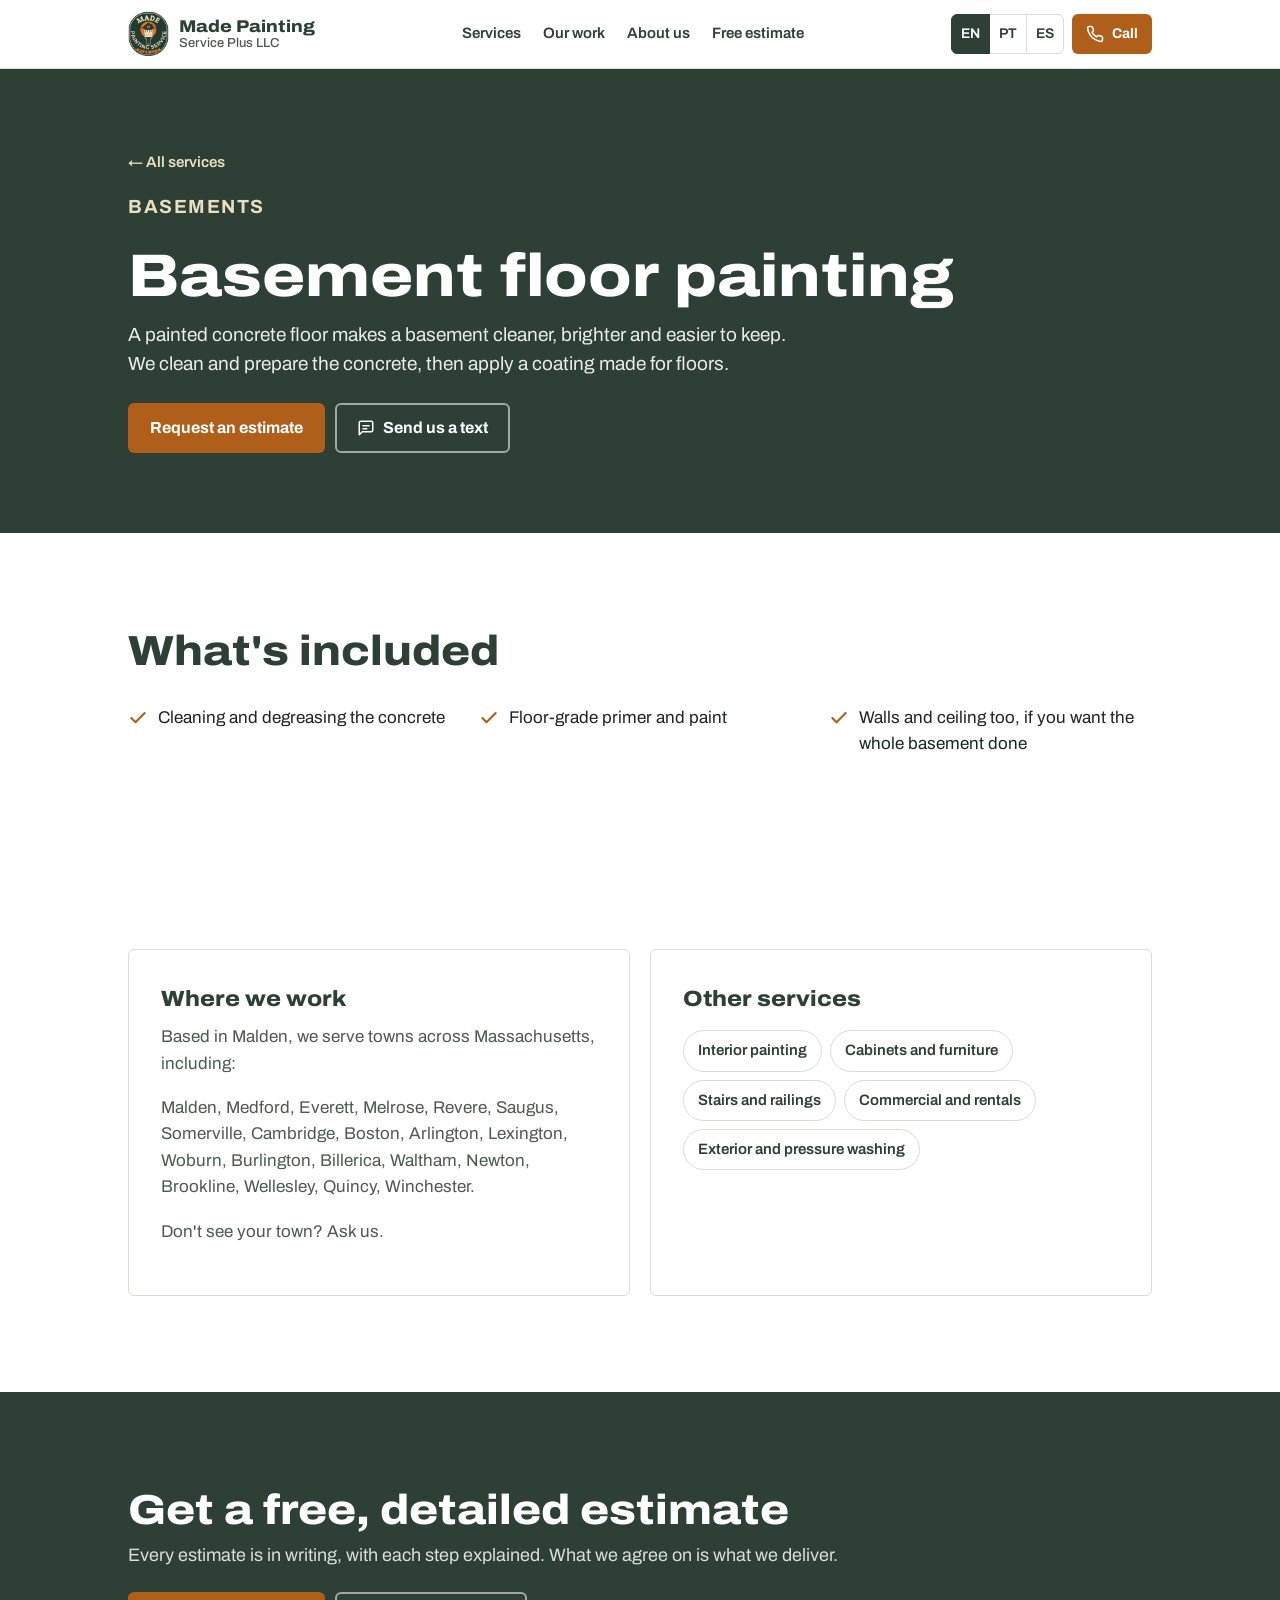
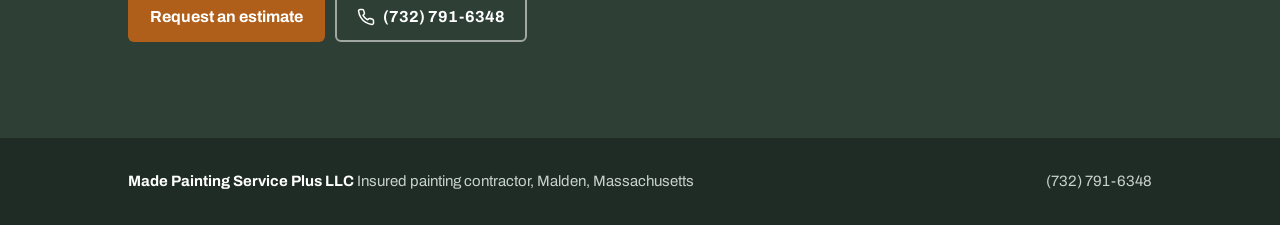
==== commit 3a742a92: "Área de atendimento: Lynn sai, Winchester entra Co-Authored-By: Claude Opus 5.5 <noreply@anthropic.c" ====
--- a/basement-floor-painting/index.html
+++ b/basement-floor-painting/index.html
@@ -44,7 +44,7 @@
 </div></section>
 
 <section aria-labelledby="area-h"><div class="wrap two">
-  <div class="panel"><h3 id="area-h" data-i18n="area_h">Where we work</h3><p data-i18n="area_p">Based in Malden, we serve towns across Massachusetts, including:</p><p class="towns">Malden, Medford, Everett, Melrose, Revere, Saugus, Somerville, Cambridge, Boston, Arlington, Lexington, Woburn, Burlington, Billerica, Waltham, Newton, Brookline, Wellesley, Quincy, Lynn.</p><p style="margin-top:14px" data-i18n="area_more">Don't see your town? Ask us.</p></div>
+  <div class="panel"><h3 id="area-h" data-i18n="area_h">Where we work</h3><p data-i18n="area_p">Based in Malden, we serve towns across Massachusetts, including:</p><p class="towns">Malden, Medford, Everett, Melrose, Revere, Saugus, Somerville, Cambridge, Boston, Arlington, Lexington, Woburn, Burlington, Billerica, Waltham, Newton, Brookline, Wellesley, Quincy, Winchester.</p><p style="margin-top:14px" data-i18n="area_more">Don't see your town? Ask us.</p></div>
   <div class="panel"><h3 data-i18n="other_h">Other services</h3><div class="more-svc"><a href="/interior-painting/" data-i18n="nav_interior-painting">Interior painting</a>
 <a href="/cabinet-painting/" data-i18n="nav_cabinet-painting">Cabinets and furniture</a>
 <a href="/stairs-railings/" data-i18n="nav_stairs-railings">Stairs and railings</a>
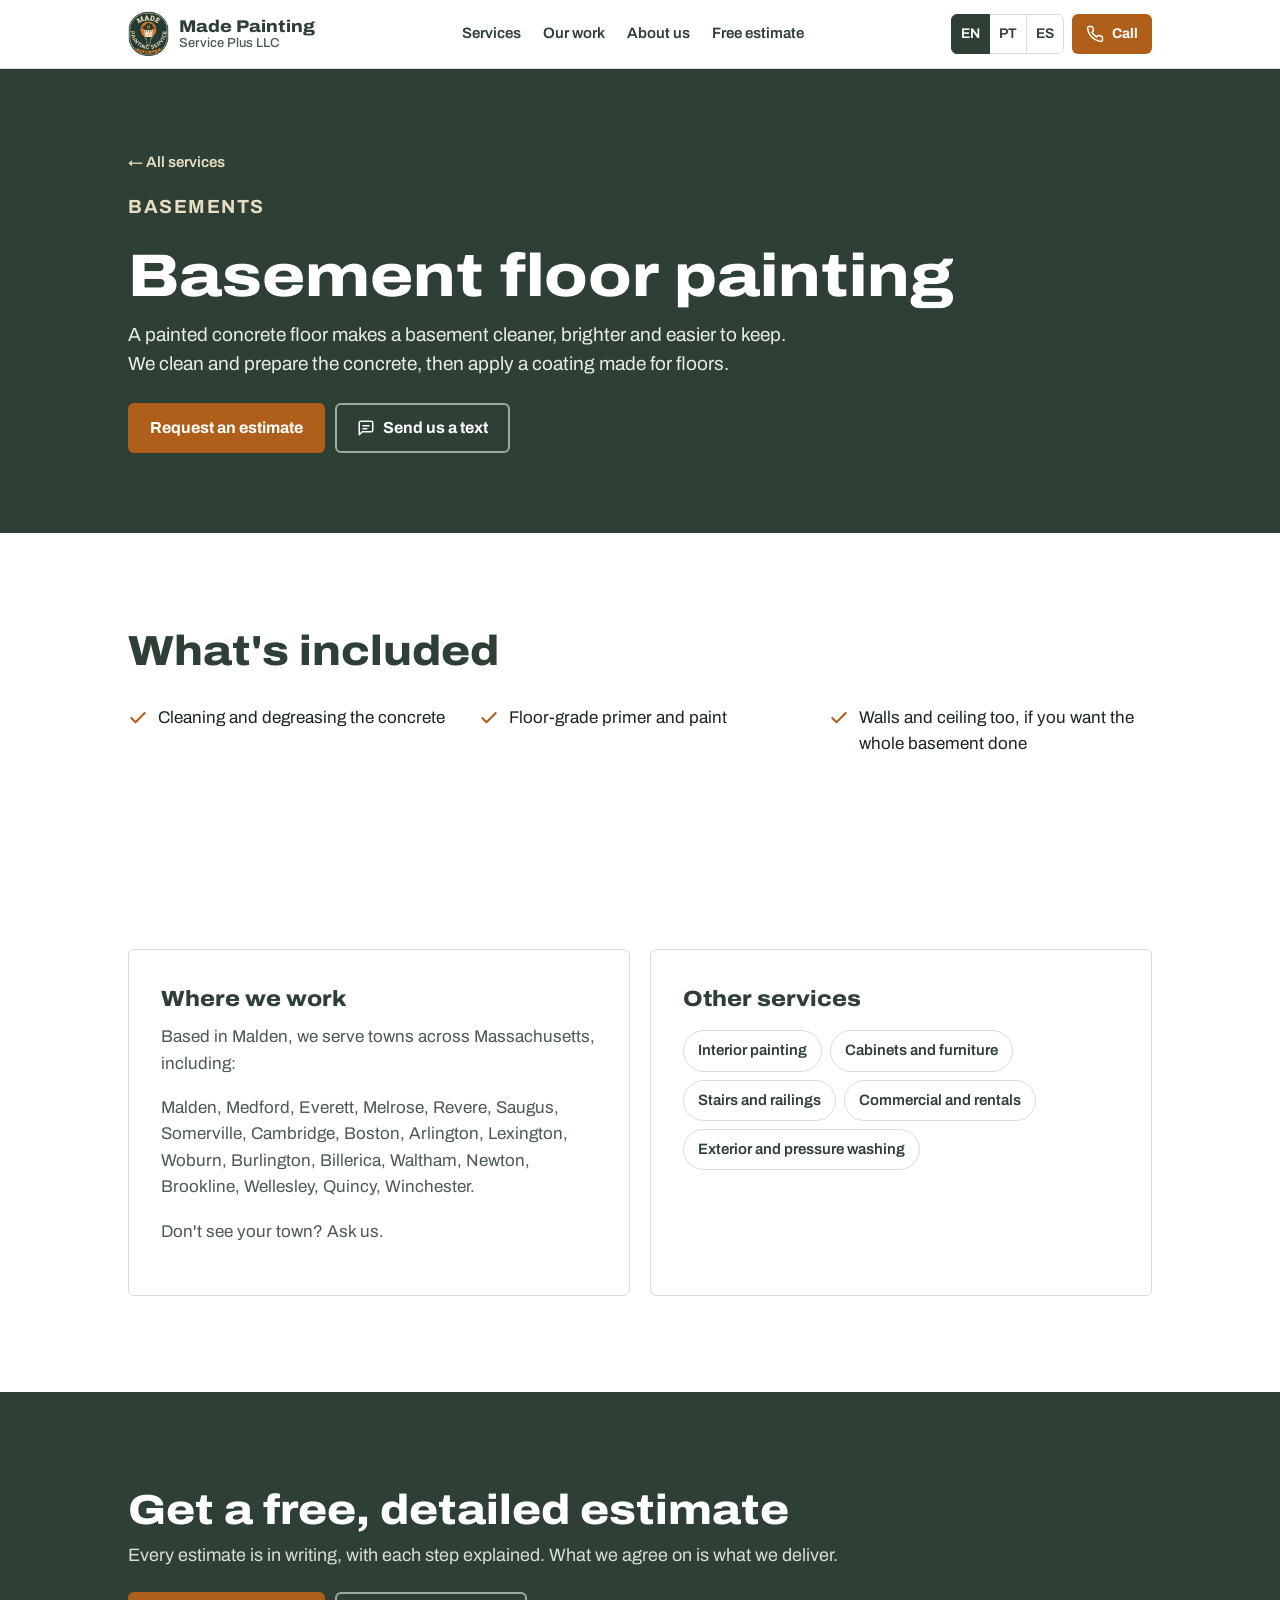
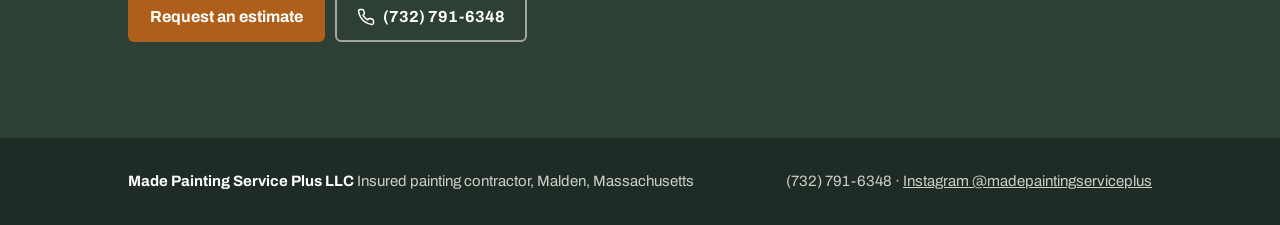
==== commit c80df0a6: "Instagram @madepaintingserviceplus: contatos, galeria e rodapé Co-Authored-By: Claude Opus 5.5 <nore" ====
--- a/basement-floor-painting/index.html
+++ b/basement-floor-painting/index.html
@@ -17,6 +17,7 @@
   <symbol id="i-phone" viewBox="0 0 24 24"><path fill="none" stroke="currentColor" stroke-width="2" stroke-linecap="round" stroke-linejoin="round" d="M22 16.9v3a2 2 0 0 1-2.2 2 19.8 19.8 0 0 1-8.6-3.1 19.5 19.5 0 0 1-6-6A19.8 19.8 0 0 1 2.1 4.2 2 2 0 0 1 4.1 2h3a2 2 0 0 1 2 1.7c.1.9.4 1.8.7 2.7a2 2 0 0 1-.5 2.1L8 9.8a16 16 0 0 0 6 6l1.3-1.3a2 2 0 0 1 2.1-.5c.9.3 1.8.6 2.7.7a2 2 0 0 1 1.7 2z"/></symbol>
   <symbol id="i-chat" viewBox="0 0 24 24"><path fill="none" stroke="currentColor" stroke-width="2" stroke-linecap="round" stroke-linejoin="round" d="M21 11.5a8.4 8.4 0 0 1-12.4 7.4L3 21l2.1-5.6A8.4 8.4 0 1 1 21 11.5z"/></symbol>
   <symbol id="i-sms" viewBox="0 0 24 24"><g fill="none" stroke="currentColor" stroke-width="2" stroke-linecap="round" stroke-linejoin="round"><path d="M21 15a2 2 0 0 1-2 2H7l-4 4V5a2 2 0 0 1 2-2h14a2 2 0 0 1 2 2z"/><path d="M8 9h8M8 13h5"/></g></symbol>
+  <symbol id="i-insta" viewBox="0 0 24 24"><g fill="none" stroke="currentColor" stroke-width="2" stroke-linecap="round" stroke-linejoin="round"><rect x="3" y="3" width="18" height="18" rx="5"/><circle cx="12" cy="12" r="4"/><circle cx="17.5" cy="6.5" r="0.6" fill="currentColor"/></g></symbol>
   <symbol id="i-mail" viewBox="0 0 24 24"><g fill="none" stroke="currentColor" stroke-width="2" stroke-linecap="round" stroke-linejoin="round"><rect x="2" y="4" width="20" height="16" rx="2"/><path d="m22 6-10 7L2 6"/></g></symbol>
   <symbol id="i-check" viewBox="0 0 24 24"><path fill="none" stroke="currentColor" stroke-width="2.5" stroke-linecap="round" stroke-linejoin="round" d="M20 6 9 17l-5-5"/></symbol>
 </svg>
@@ -56,7 +57,7 @@
   <div class="hero-ctas"><a class="btn btn-primary" href="/?job=o7#estimate" data-i18n="cta_est">Request an estimate</a><a class="btn btn-ghost" href="tel:+17327916348"><svg><use href="#i-phone"/></svg>(732) 791-6348</a></div>
 </div></section>
 </main>
-<footer><div class="wrap"><span><strong>Made Painting Service Plus LLC</strong> <span data-i18n="foot">Insured painting contractor, Malden, Massachusetts</span></span><span>(732) 791-6348</span></div></footer>
+<footer><div class="wrap"><span><strong>Made Painting Service Plus LLC</strong> <span data-i18n="foot">Insured painting contractor, Malden, Massachusetts</span></span><span>(732) 791-6348 · <a href="https://www.instagram.com/madepaintingserviceplus/" target="_blank" rel="noopener">Instagram @madepaintingserviceplus</a></span></div></footer>
 <div class="callbar">
   <a class="btn btn-primary" href="tel:+17327916348"><svg><use href="#i-phone"/></svg><span data-i18n="call_short">Call</span></a>
   <a class="btn btn-outline" href="sms:+17327916348"><svg><use href="#i-sms"/></svg><span data-i18n="text_short">Text</span></a>
--- a/site.css
+++ b/site.css
@@ -110,6 +110,7 @@
 
   /* Work gallery */
   .projects { display: grid; gap: clamp(36px, 6vw, 64px); }
+  .project { background: var(--white); border: 1px solid var(--line); border-radius: var(--radius); padding: clamp(16px, 3vw, 24px); }
   .project-head { display: flex; flex-wrap: wrap; align-items: baseline; gap: 4px 14px; margin-bottom: 14px; }
   .project-head h3 { margin: 0; font-size: clamp(20px, 2.6vw, 26px); font-weight: 800; font-variation-settings: "wdth" 110; color: var(--forest); }
   .project-head p { margin: 0; color: var(--ink-soft); font-size: 16px; }
@@ -209,3 +210,5 @@
 .cta-band { background: var(--forest); color: var(--white); }
 .cta-band h2 { color: var(--white); }
 .cta-band .lead { color: #D7DED8; margin-bottom: 22px; }
+
+footer a { color: #C9D1CB; }
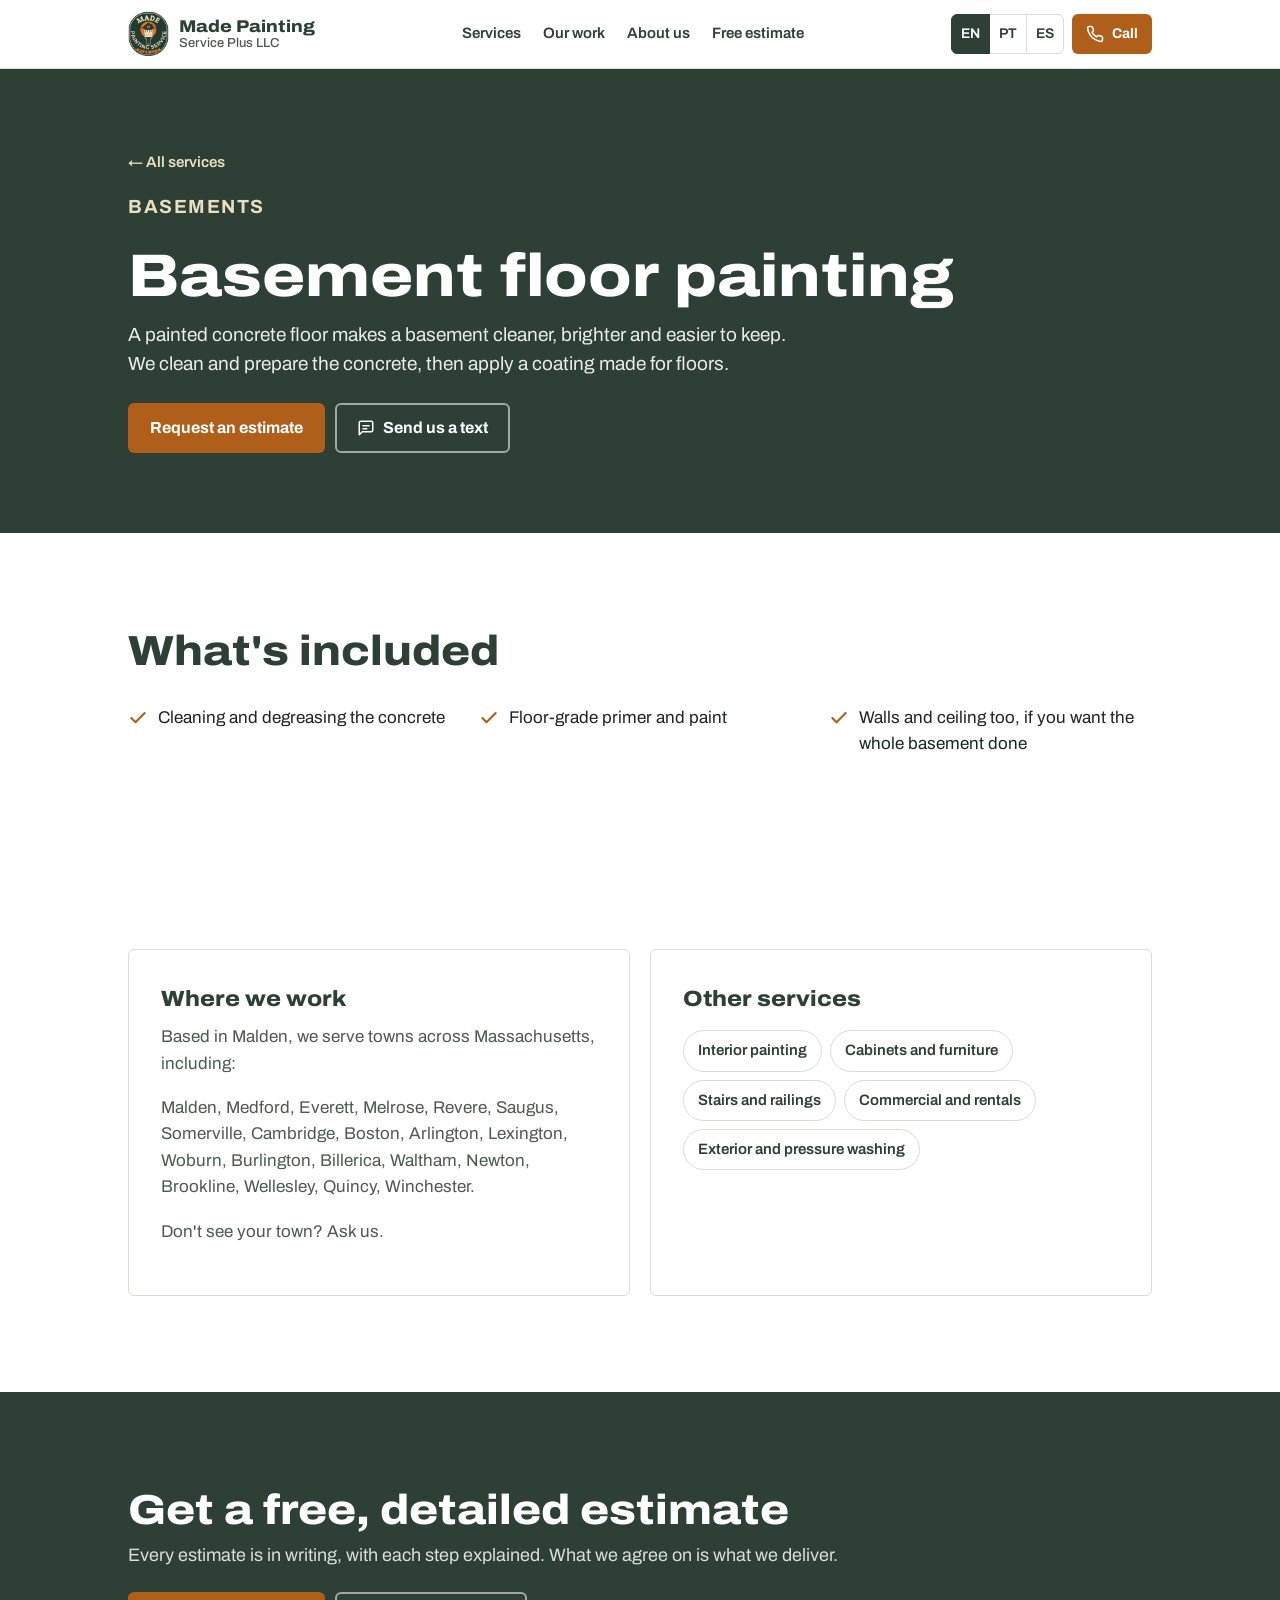
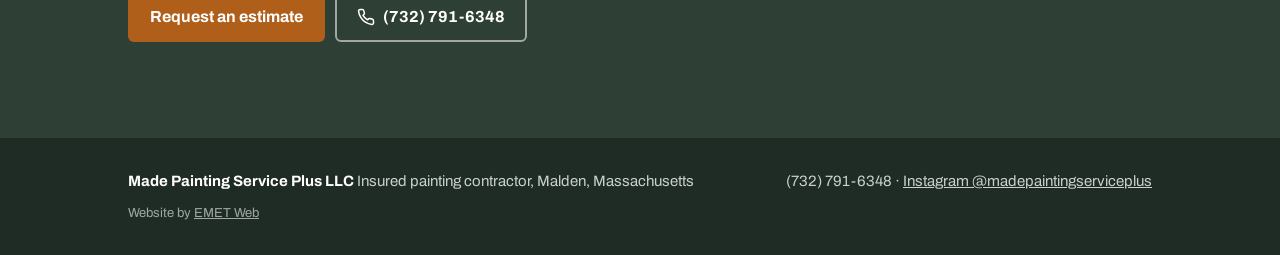
==== commit 650955ce: "Rodapé: crédito 'Website by EMET Web' (EN/PT/ES) em todas as páginas Co-Authored-By: Claude Opus 5.5" ====
--- a/basement-floor-painting/index.html
+++ b/basement-floor-painting/index.html
@@ -57,7 +57,7 @@
   <div class="hero-ctas"><a class="btn btn-primary" href="/?job=o7#estimate" data-i18n="cta_est">Request an estimate</a><a class="btn btn-ghost" href="tel:+17327916348"><svg><use href="#i-phone"/></svg>(732) 791-6348</a></div>
 </div></section>
 </main>
-<footer><div class="wrap"><span><strong>Made Painting Service Plus LLC</strong> <span data-i18n="foot">Insured painting contractor, Malden, Massachusetts</span></span><span>(732) 791-6348 · <a href="https://www.instagram.com/madepaintingserviceplus/" target="_blank" rel="noopener">Instagram @madepaintingserviceplus</a></span></div></footer>
+<footer><div class="wrap"><span><strong>Made Painting Service Plus LLC</strong> <span data-i18n="foot">Insured painting contractor, Malden, Massachusetts</span></span><span>(732) 791-6348 · <a href="https://www.instagram.com/madepaintingserviceplus/" target="_blank" rel="noopener">Instagram @madepaintingserviceplus</a></span><span class="credit"><span data-i18n="credit">Website by</span> <a href="https://emetmoney.com" target="_blank" rel="noopener">EMET Web</a></span></div></footer>
 <div class="callbar">
   <a class="btn btn-primary" href="tel:+17327916348"><svg><use href="#i-phone"/></svg><span data-i18n="call_short">Call</span></a>
   <a class="btn btn-outline" href="sms:+17327916348"><svg><use href="#i-sms"/></svg><span data-i18n="text_short">Text</span></a>
@@ -65,7 +65,7 @@
 </div>
 <script>
 (function () {
-  var dicts = {"pt": {"back": "← Todos os serviços", "inc_h": "O que está incluído", "work_h": "Trabalhos recentes", "tap": "Toque numa foto para ampliar.", "area_h": "Onde atendemos", "area_p": "Com base em Malden, atendemos cidades de todo o Massachusetts, como:", "area_more": "Não viu sua cidade? Pergunte.", "other_h": "Outros serviços", "cta_h": "Peça um orçamento grátis e detalhado", "cta_p": "Todo orçamento é por escrito, com cada etapa explicada. O que combinamos é o que entregamos.", "cta_est": "Pedir orçamento", "cta_text": "Mandar SMS", "call_short": "Ligar", "text_short": "SMS", "before": "Antes", "after": "Depois", "close": "Fechar", "nav_services": "Serviços", "nav_work": "Trabalhos", "nav_about": "Sobre nós", "nav_est": "Orçamento", "foot": "Empresa de pintura com seguro, Malden, Massachusetts", "eye": "Basements", "h": "Pintura de piso de basement", "p": "Piso de concreto pintado deixa o basement mais limpo, mais claro e mais fácil de manter. Limpamos e preparamos o concreto e aplicamos uma tinta própria para piso.", "i0": "Limpeza e desengraxe do concreto", "i1": "Primer e tinta próprios para piso", "i2": "Paredes e teto também, se quiser o basement inteiro", "nav_interior-painting": "Pintura interna", "nav_cabinet-painting": "Armários e móveis", "nav_stairs-railings": "Escadas e corrimãos", "nav_basement-floor-painting": "Piso de basement", "nav_commercial-painting": "Comercial e aluguel", "nav_exterior-painting": "Externa e pressure washing"}, "es": {"back": "← Todos los servicios", "inc_h": "Qué incluye", "work_h": "Trabajos recientes", "tap": "Toque una foto para ampliarla.", "area_h": "Dónde trabajamos", "area_p": "Con base en Malden, atendemos ciudades de todo Massachusetts, como:", "area_more": "¿No ve su ciudad? Pregúntenos.", "other_h": "Otros servicios", "cta_h": "Pida un presupuesto gratis y detallado", "cta_p": "Cada presupuesto es por escrito, con cada paso explicado. Lo que acordamos es lo que entregamos.", "cta_est": "Pedir presupuesto", "cta_text": "Enviar mensaje de texto", "call_short": "Llamar", "text_short": "Texto", "before": "Antes", "after": "Después", "close": "Cerrar", "nav_services": "Servicios", "nav_work": "Trabajos", "nav_about": "Nosotros", "nav_est": "Presupuesto", "foot": "Empresa de pintura asegurada, Malden, Massachusetts", "eye": "Sótanos", "h": "Pintura de pisos de sótano", "p": "Un piso de concreto pintado deja el sótano más limpio, más claro y más fácil de mantener. Limpiamos y preparamos el concreto y aplicamos una pintura hecha para pisos.", "i0": "Limpieza y desengrase del concreto", "i1": "Primer y pintura para pisos", "i2": "Paredes y techo también, si quiere todo el sótano", "nav_interior-painting": "Pintura interior", "nav_cabinet-painting": "Gabinetes y muebles", "nav_stairs-railings": "Escaleras y pasamanos", "nav_basement-floor-painting": "Pisos de sótano", "nav_commercial-painting": "Comercial y alquiler", "nav_exterior-painting": "Exterior y lavado a presión"}};
+  var dicts = {"pt": {"back": "← Todos os serviços", "inc_h": "O que está incluído", "work_h": "Trabalhos recentes", "tap": "Toque numa foto para ampliar.", "area_h": "Onde atendemos", "area_p": "Com base em Malden, atendemos cidades de todo o Massachusetts, como:", "area_more": "Não viu sua cidade? Pergunte.", "other_h": "Outros serviços", "cta_h": "Peça um orçamento grátis e detalhado", "cta_p": "Todo orçamento é por escrito, com cada etapa explicada. O que combinamos é o que entregamos.", "cta_est": "Pedir orçamento", "cta_text": "Mandar SMS", "call_short": "Ligar", "text_short": "SMS", "before": "Antes", "after": "Depois", "close": "Fechar", "nav_services": "Serviços", "nav_work": "Trabalhos", "nav_about": "Sobre nós", "nav_est": "Orçamento", "foot": "Empresa de pintura com seguro, Malden, Massachusetts", "credit": "Site por", "eye": "Basements", "h": "Pintura de piso de basement", "p": "Piso de concreto pintado deixa o basement mais limpo, mais claro e mais fácil de manter. Limpamos e preparamos o concreto e aplicamos uma tinta própria para piso.", "i0": "Limpeza e desengraxe do concreto", "i1": "Primer e tinta próprios para piso", "i2": "Paredes e teto também, se quiser o basement inteiro", "nav_interior-painting": "Pintura interna", "nav_cabinet-painting": "Armários e móveis", "nav_stairs-railings": "Escadas e corrimãos", "nav_basement-floor-painting": "Piso de basement", "nav_commercial-painting": "Comercial e aluguel", "nav_exterior-painting": "Externa e pressure washing"}, "es": {"back": "← Todos los servicios", "inc_h": "Qué incluye", "work_h": "Trabajos recientes", "tap": "Toque una foto para ampliarla.", "area_h": "Dónde trabajamos", "area_p": "Con base en Malden, atendemos ciudades de todo Massachusetts, como:", "area_more": "¿No ve su ciudad? Pregúntenos.", "other_h": "Otros servicios", "cta_h": "Pida un presupuesto gratis y detallado", "cta_p": "Cada presupuesto es por escrito, con cada paso explicado. Lo que acordamos es lo que entregamos.", "cta_est": "Pedir presupuesto", "cta_text": "Enviar mensaje de texto", "call_short": "Llamar", "text_short": "Texto", "before": "Antes", "after": "Después", "close": "Cerrar", "nav_services": "Servicios", "nav_work": "Trabajos", "nav_about": "Nosotros", "nav_est": "Presupuesto", "foot": "Empresa de pintura asegurada, Malden, Massachusetts", "credit": "Sitio web por", "eye": "Sótanos", "h": "Pintura de pisos de sótano", "p": "Un piso de concreto pintado deja el sótano más limpio, más claro y más fácil de mantener. Limpiamos y preparamos el concreto y aplicamos una pintura hecha para pisos.", "i0": "Limpieza y desengrase del concreto", "i1": "Primer y pintura para pisos", "i2": "Paredes y techo también, si quiere todo el sótano", "nav_interior-painting": "Pintura interior", "nav_cabinet-painting": "Gabinetes y muebles", "nav_stairs-railings": "Escaleras y pasamanos", "nav_basement-floor-painting": "Pisos de sótano", "nav_commercial-painting": "Comercial y alquiler", "nav_exterior-painting": "Exterior y lavado a presión"}};
   var en = {};
   document.querySelectorAll("[data-i18n]").forEach(function (el) { en[el.getAttribute("data-i18n")] = el.textContent; });
   dicts.en = en;
--- a/site.css
+++ b/site.css
@@ -212,3 +212,4 @@
 .cta-band .lead { color: #D7DED8; margin-bottom: 22px; }
 
 footer a { color: #C9D1CB; }
+footer .credit { flex-basis: 100%; font-size: 13px; opacity: .75; }
